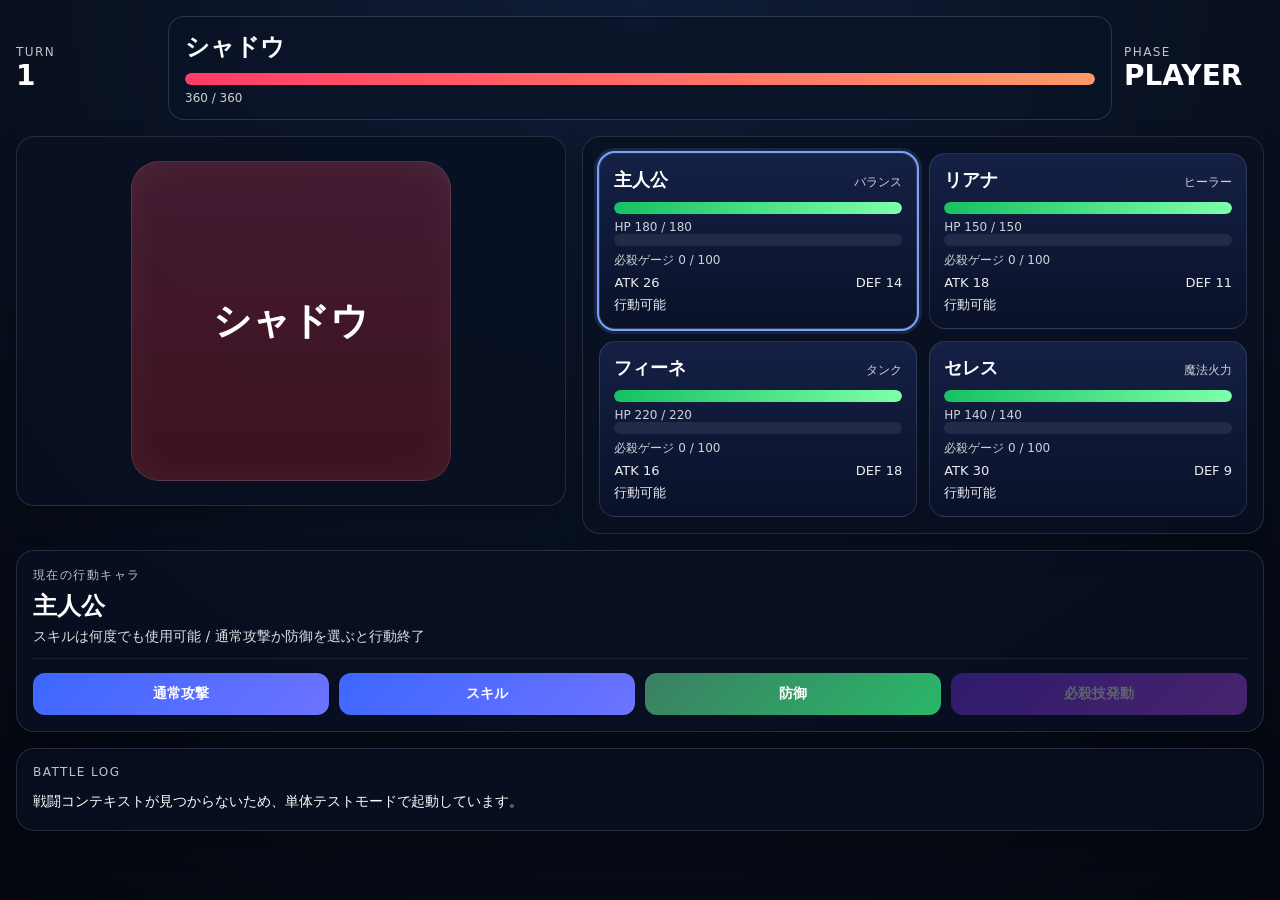
==== battle.html @ d790e8a0 "Add files via upload" ====
<!DOCTYPE html>
<html lang="ja">
<head>
  <meta charset="UTF-8">
  <meta name="viewport" content="width=device-width, initial-scale=1.0">
  <title>スターシグナル | バトル</title>
  <link rel="stylesheet" href="battle.css">
</head>
<body>
  <div id="battle-screen">
    <div id="battle-bg"></div>

    <header class="battle-topbar">
      <div>
        <div class="small-label">TURN</div>
        <div id="turn-indicator" class="big-value">1</div>
      </div>
      <div class="enemy-summary">
        <div id="enemy-name" class="enemy-name">敵</div>
        <div class="hp-bar enemy-hp"><span id="enemy-hp-fill"></span></div>
        <div id="enemy-hp-text" class="hp-text"></div>
      </div>
      <div>
        <div class="small-label">PHASE</div>
        <div id="phase-indicator" class="big-value">PLAYER</div>
      </div>
    </header>

    <section class="battle-main">
      <div id="enemy-panel" class="enemy-panel"></div>
      <div id="party-panel" class="party-panel"></div>
    </section>

    <section class="command-panel">
      <div class="current-actor-box">
        <div class="small-label">現在の行動キャラ</div>
        <div id="current-actor-name" class="current-actor-name">-</div>
        <div id="current-actor-state" class="current-actor-state">スキルは何度でも使用可能 / 攻撃または防御で行動終了</div>
      </div>

      <div class="command-buttons">
        <button id="btn-attack">通常攻撃</button>
        <button id="btn-skill">スキル</button>
        <button id="btn-defense" class="secondary">防御</button>
        <button id="btn-special" class="accent">必殺技発動</button>
      </div>

      <div id="skill-panel" class="skill-panel"></div>
    </section>

    <section class="log-panel">
      <div class="small-label">BATTLE LOG</div>
      <div id="battle-log" class="battle-log"></div>
    </section>
  </div>

  <div id="result-overlay" class="result-overlay hidden">
    <div class="result-card">
      <div id="result-title" class="result-title">VICTORY</div>
      <div id="result-text" class="result-text"></div>
      <div class="result-buttons">
        <button id="btn-return-story">ストーリーへ戻る</button>
        <button id="btn-retry" class="secondary">もう一度挑戦</button>
      </div>
    </div>
  </div>

  <script src="battle.js"></script>
</body>
</html>
---- battle.css ----
* { box-sizing: border-box; }
body {
  margin: 0;
  font-family: system-ui, -apple-system, BlinkMacSystemFont, "Segoe UI", sans-serif;
  background: #07111f;
  color: #ffffff;
}

#battle-screen {
  position: relative;
  min-height: 100vh;
  padding: 16px;
  overflow: hidden;
}

#battle-bg {
  position: absolute;
  inset: 0;
  background: radial-gradient(circle at top, rgba(50,80,160,0.42), rgba(5,10,22,0.95)), url('assets/images/backgrounds/battle_plain.jpg') center/cover;
  filter: brightness(0.55);
}

.battle-topbar,
.battle-main,
.command-panel,
.log-panel {
  position: relative;
  z-index: 2;
}

.battle-topbar {
  display: grid;
  grid-template-columns: 140px 1fr 140px;
  gap: 12px;
  align-items: center;
  margin-bottom: 16px;
}

.small-label {
  font-size: 12px;
  letter-spacing: 0.12em;
  opacity: 0.75;
}

.big-value {
  font-size: 28px;
  font-weight: 800;
}

.enemy-summary {
  background: rgba(10, 20, 40, 0.72);
  border: 1px solid rgba(255,255,255,0.14);
  border-radius: 16px;
  padding: 14px 16px;
}

.enemy-name {
  font-size: 24px;
  font-weight: 800;
  margin-bottom: 10px;
}

.battle-main {
  display: grid;
  grid-template-columns: 1.05fr 1.3fr;
  gap: 16px;
  align-items: start;
}

.enemy-panel,
.party-panel,
.command-panel,
.log-panel {
  background: rgba(8, 16, 34, 0.78);
  border: 1px solid rgba(255,255,255,0.12);
  border-radius: 18px;
  box-shadow: 0 12px 28px rgba(0,0,0,0.25);
}

.enemy-panel {
  min-height: 280px;
  display: flex;
  align-items: center;
  justify-content: center;
  text-align: center;
  padding: 24px;
}

.enemy-avatar {
  width: min(28vw, 320px);
  aspect-ratio: 1 / 1;
  border-radius: 28px;
  background: linear-gradient(180deg, rgba(220,58,90,0.28), rgba(90,20,30,0.65));
  display: flex;
  align-items: center;
  justify-content: center;
  font-size: clamp(24px, 3vw, 40px);
  font-weight: 900;
  border: 1px solid rgba(255,255,255,0.12);
  box-shadow: inset 0 0 40px rgba(255,255,255,0.05);
}

.party-panel {
  padding: 16px;
  display: grid;
  grid-template-columns: repeat(2, minmax(0, 1fr));
  gap: 12px;
}

.actor-card {
  border-radius: 16px;
  padding: 14px;
  background: linear-gradient(180deg, rgba(24,35,75,0.88), rgba(10,18,41,0.92));
  border: 1px solid rgba(255,255,255,0.12);
}

.actor-card.active {
  outline: 2px solid #79a2ff;
  box-shadow: 0 0 0 5px rgba(121,162,255,0.14);
}

.actor-card.guard {
  outline: 2px solid #20c673;
}

.actor-header {
  display: flex;
  justify-content: space-between;
  align-items: baseline;
  gap: 8px;
  margin-bottom: 10px;
}

.actor-name {
  font-size: 18px;
  font-weight: 800;
}

.actor-role {
  font-size: 12px;
  opacity: 0.8;
}

.stat-line {
  display: flex;
  justify-content: space-between;
  gap: 8px;
  margin-top: 6px;
  font-size: 13px;
  opacity: 0.92;
}

.hp-bar,
.gauge-bar {
  width: 100%;
  height: 12px;
  border-radius: 999px;
  background: rgba(255,255,255,0.08);
  overflow: hidden;
}

.hp-bar span,
.gauge-bar span {
  display: block;
  height: 100%;
  border-radius: inherit;
}

.hp-bar span { background: linear-gradient(90deg, #16c162, #7effaa); }
.enemy-hp span { background: linear-gradient(90deg, #ff3c66, #ff9a66); }
.gauge-bar span { background: linear-gradient(90deg, #4d7fff, #9dc0ff); }
.hp-text,
.gauge-text { margin-top: 6px; font-size: 12px; opacity: 0.8; }

.command-panel {
  margin-top: 16px;
  padding: 16px;
}

.current-actor-box {
  padding-bottom: 12px;
  border-bottom: 1px solid rgba(255,255,255,0.08);
  margin-bottom: 14px;
}

.current-actor-name { font-size: 24px; font-weight: 800; margin: 6px 0; }
.current-actor-state { font-size: 14px; opacity: 0.86; }

.command-buttons {
  display: grid;
  grid-template-columns: repeat(4, minmax(0, 1fr));
  gap: 10px;
}

button {
  border: none;
  border-radius: 12px;
  padding: 12px 14px;
  font-size: 14px;
  font-weight: 800;
  cursor: pointer;
  color: #fff;
  transition: transform 0.14s ease, box-shadow 0.14s ease, opacity 0.14s ease;
  background: linear-gradient(135deg, #3d67ff, #6d73ff);
}
button:hover { transform: translateY(-1px); box-shadow: 0 8px 18px rgba(61,103,255,0.28); }
button:disabled { opacity: 0.35; cursor: default; transform: none; box-shadow: none; }
button.secondary { background: linear-gradient(135deg, #3b7f62, #2ab769); }
button.accent { background: linear-gradient(135deg, #7a34ff, #c04cff); }
.skill-btn { width: 100%; text-align: left; margin-top: 10px; }
.skill-meta { display:block; font-size: 12px; opacity: 0.8; margin-top: 4px; }
.skill-panel { margin-top: 14px; display: none; }
.skill-panel.open { display: block; }

.log-panel {
  margin-top: 16px;
  padding: 16px;
}

.battle-log {
  margin-top: 10px;
  max-height: 180px;
  overflow: auto;
  font-size: 14px;
  line-height: 1.8;
  white-space: pre-wrap;
}

.result-overlay {
  position: fixed;
  inset: 0;
  background: rgba(0,0,0,0.6);
  display: flex;
  align-items: center;
  justify-content: center;
  z-index: 10;
}

.result-overlay.hidden { display: none; }

.result-card {
  width: min(92vw, 520px);
  padding: 28px;
  border-radius: 24px;
  background: linear-gradient(180deg, #0d1836, #081022);
  border: 1px solid rgba(255,255,255,0.14);
  text-align: center;
  box-shadow: 0 24px 50px rgba(0,0,0,0.3);
}

.result-title { font-size: 36px; font-weight: 900; margin-bottom: 10px; }
.result-text { font-size: 15px; line-height: 1.8; opacity: 0.9; }
.result-buttons { display: flex; gap: 12px; justify-content: center; margin-top: 20px; }

@media (max-width: 900px) {
  .battle-topbar { grid-template-columns: 1fr; }
  .battle-main { grid-template-columns: 1fr; }
  .party-panel { grid-template-columns: 1fr; }
  .command-buttons { grid-template-columns: repeat(2, minmax(0, 1fr)); }
  .enemy-avatar { width: min(70vw, 280px); }
}
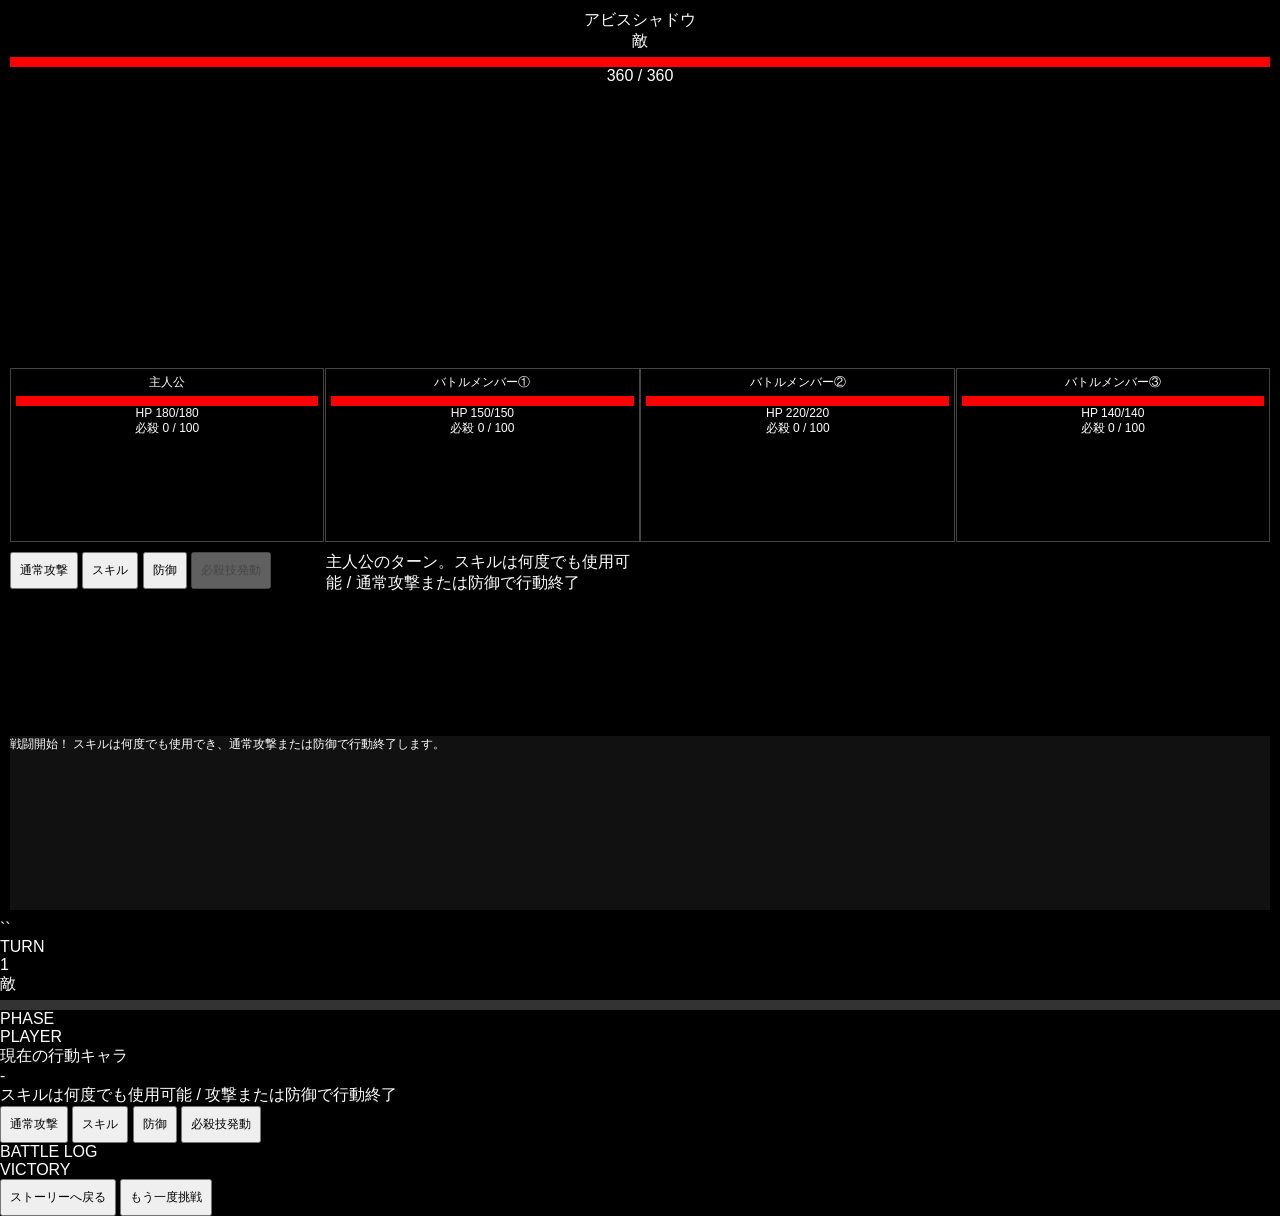
==== commit a46d445b: "Update battle.html" ====
--- a/battle.html
+++ b/battle.html
@@ -8,7 +8,17 @@
 </head>
 <body>
   <div id="battle-screen">
-    <div id="battle-bg"></div>
+
+  <div id="enemy-area"></div>
+
+  <div id="party-area"></div>
+
+  <div id="command-area"></div>
+
+  <div id="log"></div>
+
+</div>
+``</div>
 
     <header class="battle-topbar">
       <div>
--- a/battle.css
+++ b/battle.css
@@ -1,261 +1,76 @@
-* { box-sizing: border-box; }
 body {
   margin: 0;
-  font-family: system-ui, -apple-system, BlinkMacSystemFont, "Segoe UI", sans-serif;
-  background: #07111f;
-  color: #ffffff;
+  background: #000;
+  color: #fff;
+  font-family: sans-serif;
+  height: 100vh;
+  overflow: hidden; /* ✅ スクロール禁止 */
 }
 
 #battle-screen {
-  position: relative;
-  min-height: 100vh;
-  padding: 16px;
-  overflow: hidden;
-}
-
-#battle-bg {
-  position: absolute;
-  inset: 0;
-  background: radial-gradient(circle at top, rgba(50,80,160,0.42), rgba(5,10,22,0.95)), url('assets/images/backgrounds/battle_plain.jpg') center/cover;
-  filter: brightness(0.55);
-}
-
-.battle-topbar,
-.battle-main,
-.command-panel,
-.log-panel {
-  position: relative;
-  z-index: 2;
-}
-
-.battle-topbar {
   display: grid;
-  grid-template-columns: 140px 1fr 140px;
-  gap: 12px;
-  align-items: center;
-  margin-bottom: 16px;
-}
-
-.small-label {
-  font-size: 12px;
-  letter-spacing: 0.12em;
-  opacity: 0.75;
-}
-
-.big-value {
-  font-size: 28px;
-  font-weight: 800;
-}
-
-.enemy-summary {
-  background: rgba(10, 20, 40, 0.72);
-  border: 1px solid rgba(255,255,255,0.14);
-  border-radius: 16px;
-  padding: 14px 16px;
-}
-
-.enemy-name {
-  font-size: 24px;
-  font-weight: 800;
-  margin-bottom: 10px;
-}
-
-.battle-main {
-  display: grid;
-  grid-template-columns: 1.05fr 1.3fr;
-  gap: 16px;
-  align-items: start;
-}
-
-.enemy-panel,
-.party-panel,
-.command-panel,
-.log-panel {
-  background: rgba(8, 16, 34, 0.78);
-  border: 1px solid rgba(255,255,255,0.12);
-  border-radius: 18px;
-  box-shadow: 0 12px 28px rgba(0,0,0,0.25);
-}
-
-.enemy-panel {
-  min-height: 280px;
-  display: flex;
-  align-items: center;
-  justify-content: center;
-  text-align: center;
-  padding: 24px;
-}
-
-.enemy-avatar {
-  width: min(28vw, 320px);
-  aspect-ratio: 1 / 1;
-  border-radius: 28px;
-  background: linear-gradient(180deg, rgba(220,58,90,0.28), rgba(90,20,30,0.65));
-  display: flex;
-  align-items: center;
-  justify-content: center;
-  font-size: clamp(24px, 3vw, 40px);
-  font-weight: 900;
-  border: 1px solid rgba(255,255,255,0.12);
-  box-shadow: inset 0 0 40px rgba(255,255,255,0.05);
-}
-
-.party-panel {
-  padding: 16px;
-  display: grid;
-  grid-template-columns: repeat(2, minmax(0, 1fr));
-  gap: 12px;
-}
-
-.actor-card {
-  border-radius: 16px;
-  padding: 14px;
-  background: linear-gradient(180deg, rgba(24,35,75,0.88), rgba(10,18,41,0.92));
-  border: 1px solid rgba(255,255,255,0.12);
-}
-
-.actor-card.active {
-  outline: 2px solid #79a2ff;
-  box-shadow: 0 0 0 5px rgba(121,162,255,0.14);
-}
-
-.actor-card.guard {
-  outline: 2px solid #20c673;
-}
-
-.actor-header {
-  display: flex;
-  justify-content: space-between;
-  align-items: baseline;
-  gap: 8px;
-  margin-bottom: 10px;
-}
-
-.actor-name {
-  font-size: 18px;
-  font-weight: 800;
-}
-
-.actor-role {
-  font-size: 12px;
-  opacity: 0.8;
-}
-
-.stat-line {
-  display: flex;
-  justify-content: space-between;
-  gap: 8px;
-  margin-top: 6px;
-  font-size: 13px;
-  opacity: 0.92;
-}
-
-.hp-bar,
-.gauge-bar {
-  width: 100%;
-  height: 12px;
-  border-radius: 999px;
-  background: rgba(255,255,255,0.08);
-  overflow: hidden;
-}
-
-.hp-bar span,
-.gauge-bar span {
-  display: block;
-  height: 100%;
-  border-radius: inherit;
-}
-
-.hp-bar span { background: linear-gradient(90deg, #16c162, #7effaa); }
-.enemy-hp span { background: linear-gradient(90deg, #ff3c66, #ff9a66); }
-.gauge-bar span { background: linear-gradient(90deg, #4d7fff, #9dc0ff); }
-.hp-text,
-.gauge-text { margin-top: 6px; font-size: 12px; opacity: 0.8; }
-
-.command-panel {
-  margin-top: 16px;
-  padding: 16px;
-}
-
-.current-actor-box {
-  padding-bottom: 12px;
-  border-bottom: 1px solid rgba(255,255,255,0.08);
-  margin-bottom: 14px;
-}
-
-.current-actor-name { font-size: 24px; font-weight: 800; margin: 6px 0; }
-.current-actor-state { font-size: 14px; opacity: 0.86; }
-
-.command-buttons {
-  display: grid;
-  grid-template-columns: repeat(4, minmax(0, 1fr));
+  grid-template-rows: 2fr 1fr 1fr 1fr;
+  height: 100vh;
+  padding: 10px;
   gap: 10px;
 }
 
-button {
-  border: none;
-  border-radius: 12px;
-  padding: 12px 14px;
-  font-size: 14px;
-  font-weight: 800;
-  cursor: pointer;
-  color: #fff;
-  transition: transform 0.14s ease, box-shadow 0.14s ease, opacity 0.14s ease;
-  background: linear-gradient(135deg, #3d67ff, #6d73ff);
-}
-button:hover { transform: translateY(-1px); box-shadow: 0 8px 18px rgba(61,103,255,0.28); }
-button:disabled { opacity: 0.35; cursor: default; transform: none; box-shadow: none; }
-button.secondary { background: linear-gradient(135deg, #3b7f62, #2ab769); }
-button.accent { background: linear-gradient(135deg, #7a34ff, #c04cff); }
-.skill-btn { width: 100%; text-align: left; margin-top: 10px; }
-.skill-meta { display:block; font-size: 12px; opacity: 0.8; margin-top: 4px; }
-.skill-panel { margin-top: 14px; display: none; }
-.skill-panel.open { display: block; }
-
-.log-panel {
-  margin-top: 16px;
-  padding: 16px;
+/* ===== 敵 ===== */
+#enemy-area {
+  text-align: center;
 }
 
-.battle-log {
-  margin-top: 10px;
-  max-height: 180px;
-  overflow: auto;
-  font-size: 14px;
-  line-height: 1.8;
-  white-space: pre-wrap;
+.enemy {
+  font-size: 24px;
+  font-weight: bold;
 }
 
-.result-overlay {
-  position: fixed;
-  inset: 0;
-  background: rgba(0,0,0,0.6);
-  display: flex;
-  align-items: center;
-  justify-content: center;
-  z-index: 10;
+.hp-bar {
+  height: 10px;
+  background: #333;
+  margin-top: 5px;
 }
 
-.result-overlay.hidden { display: none; }
-
-.result-card {
-  width: min(92vw, 520px);
-  padding: 28px;
-  border-radius: 24px;
-  background: linear-gradient(180deg, #0d1836, #081022);
-  border: 1px solid rgba(255,255,255,0.14);
-  text-align: center;
-  box-shadow: 0 24px 50px rgba(0,0,0,0.3);
+.hp-fill {
+  height: 100%;
+  background: red;
 }
 
-.result-title { font-size: 36px; font-weight: 900; margin-bottom: 10px; }
-.result-text { font-size: 15px; line-height: 1.8; opacity: 0.9; }
-.result-buttons { display: flex; gap: 12px; justify-content: center; margin-top: 20px; }
+/* ===== 味方 ===== */
+#party-area {
+  display: flex;
+  justify-content: space-between;
+}
 
-@media (max-width: 900px) {
-  .battle-topbar { grid-template-columns: 1fr; }
-  .battle-main { grid-template-columns: 1fr; }
-  .party-panel { grid-template-columns: 1fr; }
-  .command-buttons { grid-template-columns: repeat(2, minmax(0, 1fr)); }
-  .enemy-avatar { width: min(70vw, 280px); }
+.character {
+  width: 24%;
+  padding: 5px;
+  border: 1px solid #444;
+  font-size: 12px; /* ✅ 小型化 */
+  text-align: center;
 }
+
+.gauge {
+  height: 6px;
+  background: blue;
+}
+
+/* ===== コマンド ===== */
+#command-area {
+  display: grid;
+  grid-template-columns: repeat(4, 1fr);
+  gap: 5px;
+}
+
+button {
+  padding: 8px;
+  font-size: 12px;
+}
+
+/* ===== ログ ===== */
+#log {
+  background: #111;
+  font-size: 12px;
+  overflow-y: auto;
+  height: 100%;
+}
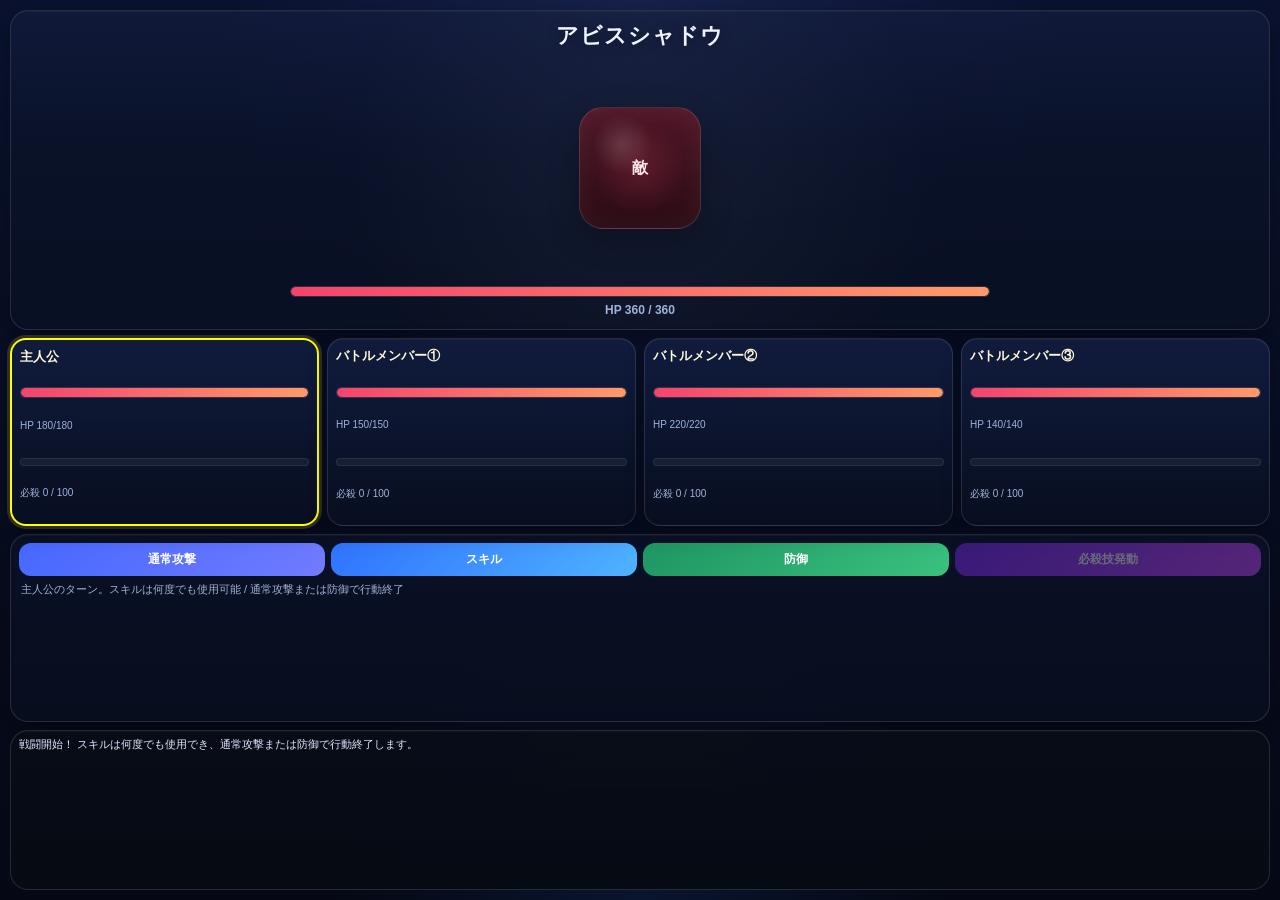
==== commit bb20572e: "Add files via upload" ====
--- a/battle.html
+++ b/battle.html
@@ -2,77 +2,16 @@
 <html lang="ja">
 <head>
   <meta charset="UTF-8">
-  <meta name="viewport" content="width=device-width, initial-scale=1.0">
+  <meta name="viewport" content="width=device-width, initial-scale=1.0, maximum-scale=1.0, user-scalable=no, viewport-fit=cover">
   <title>スターシグナル | バトル</title>
   <link rel="stylesheet" href="battle.css">
 </head>
 <body>
   <div id="battle-screen">
-
-  <div id="enemy-area"></div>
-
-  <div id="party-area"></div>
-
-  <div id="command-area"></div>
-
-  <div id="log"></div>
-
-</div>
-``</div>
-
-    <header class="battle-topbar">
-      <div>
-        <div class="small-label">TURN</div>
-        <div id="turn-indicator" class="big-value">1</div>
-      </div>
-      <div class="enemy-summary">
-        <div id="enemy-name" class="enemy-name">敵</div>
-        <div class="hp-bar enemy-hp"><span id="enemy-hp-fill"></span></div>
-        <div id="enemy-hp-text" class="hp-text"></div>
-      </div>
-      <div>
-        <div class="small-label">PHASE</div>
-        <div id="phase-indicator" class="big-value">PLAYER</div>
-      </div>
-    </header>
-
-    <section class="battle-main">
-      <div id="enemy-panel" class="enemy-panel"></div>
-      <div id="party-panel" class="party-panel"></div>
-    </section>
-
-    <section class="command-panel">
-      <div class="current-actor-box">
-        <div class="small-label">現在の行動キャラ</div>
-        <div id="current-actor-name" class="current-actor-name">-</div>
-        <div id="current-actor-state" class="current-actor-state">スキルは何度でも使用可能 / 攻撃または防御で行動終了</div>
-      </div>
-
-      <div class="command-buttons">
-        <button id="btn-attack">通常攻撃</button>
-        <button id="btn-skill">スキル</button>
-        <button id="btn-defense" class="secondary">防御</button>
-        <button id="btn-special" class="accent">必殺技発動</button>
-      </div>
-
-      <div id="skill-panel" class="skill-panel"></div>
-    </section>
-
-    <section class="log-panel">
-      <div class="small-label">BATTLE LOG</div>
-      <div id="battle-log" class="battle-log"></div>
-    </section>
-  </div>
-
-  <div id="result-overlay" class="result-overlay hidden">
-    <div class="result-card">
-      <div id="result-title" class="result-title">VICTORY</div>
-      <div id="result-text" class="result-text"></div>
-      <div class="result-buttons">
-        <button id="btn-return-story">ストーリーへ戻る</button>
-        <button id="btn-retry" class="secondary">もう一度挑戦</button>
-      </div>
-    </div>
+    <div id="enemy-area"></div>
+    <div id="party-area"></div>
+    <div id="command-area"></div>
+    <div id="log"></div>
   </div>
 
   <script src="battle.js"></script>
--- a/battle.css
+++ b/battle.css
@@ -1,76 +1,394 @@
+/* ======================================
+   Star Signal - battle.css グラフィカルUI版
+   ====================================== */
+
+:root {
+  --bg-1: #050814;
+  --bg-2: #0a1230;
+  --panel: rgba(8, 16, 34, 0.82);
+  --panel-2: rgba(14, 24, 52, 0.92);
+  --line: rgba(255,255,255,0.12);
+  --text: #eef4ff;
+  --muted: #9eb2d8;
+  --gold: #ffd54f;
+  --hp-1: #f5436c;
+  --hp-2: #ff9a68;
+  --gauge-1: #4f83ff;
+  --gauge-2: #9fc7ff;
+  --btn-1: #486aff;
+  --btn-2: #7a7cff;
+  --btn-3: #2eb778;
+  --btn-4: #cf49ff;
+}
+
+* {
+  box-sizing: border-box;
+  -webkit-tap-highlight-color: transparent;
+}
+
+html, body {
+  margin: 0;
+  height: 100%;
+  overflow: hidden;
+  background:
+    radial-gradient(circle at top, rgba(80,105,210,0.18), transparent 38%),
+    radial-gradient(circle at bottom, rgba(31,86,180,0.16), transparent 28%),
+    linear-gradient(180deg, var(--bg-2), var(--bg-1));
+  color: var(--text);
+  font-family: -apple-system, BlinkMacSystemFont, "Segoe UI", "Hiragino Sans", "Hiragino Kaku Gothic ProN", Meiryo, sans-serif;
+  overscroll-behavior: none;
+  touch-action: manipulation;
+  user-select: none;
+}
+
 body {
-  margin: 0;
-  background: #000;
-  color: #fff;
-  font-family: sans-serif;
-  height: 100vh;
-  overflow: hidden; /* ✅ スクロール禁止 */
+  position: fixed;
+  inset: 0;
 }
 
 #battle-screen {
-  display: grid;
-  grid-template-rows: 2fr 1fr 1fr 1fr;
-  height: 100vh;
+  position: relative;
+  display: grid;
+  grid-template-rows: minmax(150px, 1.7fr) minmax(100px, 1fr) minmax(135px, 1fr) minmax(92px, .85fr);
+  gap: 8px;
+  height: 100dvh;
+  width: 100%;
   padding: 10px;
-  gap: 10px;
-}
-
-/* ===== 敵 ===== */
+  overflow: hidden;
+}
+
+/* ===== Enemy ===== */
+#enemy-area,
+#party-area,
+#command-area,
+#log {
+  min-height: 0;
+}
+
 #enemy-area {
+  border: 1px solid var(--line);
+  border-radius: 18px;
+  background: linear-gradient(180deg, rgba(12,20,46,0.78), rgba(9,16,34,0.92));
+  box-shadow: 0 10px 26px rgba(0,0,0,0.35), inset 0 1px 0 rgba(255,255,255,0.04);
+  overflow: hidden;
+}
+
+.enemy-wrap {
+  height: 100%;
+  display: grid;
+  grid-template-rows: auto 1fr auto auto;
+  align-items: center;
+  justify-items: center;
+  padding: 10px 14px 12px;
+  background:
+    radial-gradient(circle at center, rgba(255,255,255,0.04), transparent 46%),
+    linear-gradient(180deg, rgba(70,95,190,0.08), transparent 45%);
+}
+
+.enemy-name {
+  font-size: clamp(16px, 2.4vw, 22px);
+  font-weight: 800;
+  letter-spacing: 0.04em;
+  text-shadow: 0 2px 12px rgba(0,0,0,0.38);
+}
+
+.enemy-image {
+  width: min(122px, 20vw);
+  height: min(122px, 20vw);
+  min-width: 84px;
+  min-height: 84px;
+  border-radius: 24px;
+  border: 1px solid rgba(255,255,255,0.14);
+  background:
+    radial-gradient(circle at 35% 30%, rgba(255,255,255,0.14), transparent 26%),
+    radial-gradient(circle at center, rgba(255,80,110,0.16), transparent 54%),
+    linear-gradient(180deg, rgba(88,22,38,.9), rgba(44,11,19,.95));
+  display: flex;
+  align-items: center;
+  justify-content: center;
+  font-weight: 900;
+  color: #ffe7ee;
+  box-shadow: inset 0 0 28px rgba(255,255,255,0.05), 0 10px 30px rgba(0,0,0,.28);
+}
+
+.enemy-bar,
+.hp-bar,
+.gauge-bar {
+  width: min(100%, 700px);
+  overflow: hidden;
+  border-radius: 999px;
+}
+
+.enemy-bar,
+.hp-bar {
+  height: 11px;
+  border: 1px solid rgba(255,255,255,0.08);
+  background: rgba(255,255,255,0.06);
+}
+
+.gauge-bar {
+  height: 8px;
+  border: 1px solid rgba(255,255,255,0.08);
+  background: rgba(255,255,255,0.05);
+  margin-top: 4px;
+}
+
+.hp-fill,
+.gauge-fill {
+  height: 100%;
+  border-radius: inherit;
+}
+
+.hp-fill {
+  background: linear-gradient(90deg, var(--hp-1), var(--hp-2));
+  box-shadow: 0 0 14px rgba(255,92,114,0.28);
+}
+
+.gauge-fill {
+  background: linear-gradient(90deg, var(--gauge-1), var(--gauge-2));
+  box-shadow: 0 0 14px rgba(79,131,255,0.24);
+}
+
+.enemy-hp-text {
+  margin-top: 6px;
+  color: var(--muted);
+  font-size: 12px;
+  font-weight: 600;
+}
+
+/* ===== Party ===== */
+#party-area {
+  display: grid;
+  grid-template-columns: repeat(4, minmax(0, 1fr));
+  gap: 8px;
+}
+
+.character {
+  min-width: 0;
+  padding: 8px 8px 7px;
+  border: 1px solid var(--line);
+  border-radius: 16px;
+  background: linear-gradient(180deg, rgba(18,29,64,0.9), rgba(8,15,32,0.96));
+  box-shadow: 0 8px 20px rgba(0,0,0,.24), inset 0 1px 0 rgba(255,255,255,.04);
+  display: grid;
+  grid-template-rows: auto auto auto auto;
+  gap: 4px;
+  transform: translateZ(0);
+}
+
+.character.guard {
+  box-shadow: 0 0 0 2px rgba(46,183,120,0.55), 0 8px 18px rgba(0,0,0,.24);
+}
+
+.character.down {
+  opacity: .45;
+  filter: grayscale(.35);
+}
+
+.character.active {
+  border: 2px solid yellow;
+  box-shadow: 0 0 0 3px rgba(255,230,70,.16), 0 8px 18px rgba(0,0,0,.32);
+}
+
+.char-name {
+  min-width: 0;
+  font-size: 13px;
+  font-weight: 800;
+  color: #fff9da;
+  white-space: nowrap;
+  overflow: hidden;
+  text-overflow: ellipsis;
+}
+
+.mini-text {
+  font-size: 10px;
+  color: var(--muted);
+  line-height: 1.25;
+}
+
+/* ===== Commands ===== */
+#command-area {
+  padding: 8px;
+  border: 1px solid var(--line);
+  border-radius: 18px;
+  background: linear-gradient(180deg, rgba(11,18,40,0.82), rgba(8,14,30,0.94));
+  box-shadow: 0 10px 26px rgba(0,0,0,0.28), inset 0 1px 0 rgba(255,255,255,.04);
+  overflow: hidden;
+}
+
+.battle-buttons-row {
+  display: grid;
+  grid-template-columns: repeat(4, minmax(0, 1fr));
+  gap: 6px;
+}
+
+#command-area button,
+.skill-btn,
+.result-buttons button {
+  appearance: none;
+  border: 0;
+  border-radius: 12px;
+  padding: 8px 6px;
+  font-size: 12px;
+  font-weight: 800;
+  color: white;
+  cursor: pointer;
+  transition: transform .12s ease, filter .12s ease, opacity .12s ease;
+  touch-action: manipulation;
+}
+
+#command-area button:hover,
+.skill-btn:hover,
+.result-buttons button:hover {
+  transform: translateY(-1px);
+  filter: brightness(1.06);
+}
+
+#command-area button:disabled,
+.skill-btn:disabled,
+.result-buttons button:disabled {
+  opacity: .38;
+  transform: none;
+  filter: none;
+  cursor: default;
+}
+
+#battle-attack-btn { background: linear-gradient(135deg, #4668ff, #717bff); }
+#battle-skill-btn { background: linear-gradient(135deg, #2f72ff, #4fb3ff); }
+#battle-defense-btn { background: linear-gradient(135deg, #1f9563, #3ac17f); }
+#battle-special-btn { background: linear-gradient(135deg, #842dff, #d04bff); }
+
+.battle-info-row {
+  min-height: 18px;
+  margin-top: 6px;
+  padding: 0 2px;
+  font-size: 11px;
+  color: var(--muted);
+  white-space: nowrap;
+  overflow: hidden;
+  text-overflow: ellipsis;
+}
+
+.battle-skill-panel {
+  grid-template-columns: repeat(2, minmax(0, 1fr));
+  gap: 6px;
+  margin-top: 6px;
+}
+
+.skill-btn {
+  min-width: 0;
+  text-align: left;
+  background: linear-gradient(180deg, rgba(63,84,155,.88), rgba(28,39,75,.98));
+  border: 1px solid rgba(255,255,255,.08);
+  display: grid;
+  gap: 2px;
+  align-content: center;
+}
+
+.skill-btn span,
+.skill-desc {
+  display: block;
+}
+
+.skill-desc {
+  font-size: 10px;
+  font-weight: 600;
+  color: #d9e4ff;
+  opacity: .9;
+  line-height: 1.25;
+}
+
+.battle-result-panel {
+  margin-top: 6px;
+  padding: 10px;
+  border-radius: 14px;
+  border: 1px solid rgba(255,255,255,.08);
+  background: linear-gradient(180deg, rgba(12,20,48,.95), rgba(8,14,28,.98));
+}
+
+.result-title {
+  font-size: 18px;
+  font-weight: 900;
+  letter-spacing: .08em;
   text-align: center;
 }
 
-.enemy {
-  font-size: 24px;
-  font-weight: bold;
-}
-
-.hp-bar {
-  height: 10px;
-  background: #333;
-  margin-top: 5px;
-}
-
-.hp-fill {
-  height: 100%;
-  background: red;
-}
-
-/* ===== 味方 ===== */
-#party-area {
-  display: flex;
-  justify-content: space-between;
-}
-
-.character {
-  width: 24%;
-  padding: 5px;
-  border: 1px solid #444;
-  font-size: 12px; /* ✅ 小型化 */
+.result-text {
+  margin-top: 4px;
+  font-size: 12px;
+  color: var(--muted);
   text-align: center;
 }
 
-.gauge {
-  height: 6px;
-  background: blue;
-}
-
-/* ===== コマンド ===== */
-#command-area {
-  display: grid;
-  grid-template-columns: repeat(4, 1fr);
-  gap: 5px;
-}
-
-button {
-  padding: 8px;
-  font-size: 12px;
-}
-
-/* ===== ログ ===== */
+.result-buttons {
+  display: grid;
+  grid-template-columns: repeat(2, minmax(0,1fr));
+  gap: 8px;
+  margin-top: 10px;
+}
+
+.result-buttons button:first-child { background: linear-gradient(135deg, #3e6dff, #7a7cff); }
+.result-buttons button:last-child { background: linear-gradient(135deg, #4e5468, #858ca3); }
+
+/* ===== Log ===== */
 #log {
-  background: #111;
-  font-size: 12px;
+  padding: 6px 8px;
+  border: 1px solid var(--line);
+  border-radius: 18px;
+  background: linear-gradient(180deg, rgba(9,13,24,0.92), rgba(6,10,18,0.98));
+  box-shadow: inset 0 1px 0 rgba(255,255,255,.03);
   overflow-y: auto;
-  height: 100%;
-}
+  font-size: 11px;
+  line-height: 1.45;
+  color: #dfe9ff;
+}
+
+#log::-webkit-scrollbar { width: 8px; }
+#log::-webkit-scrollbar-thumb {
+  background: rgba(255,255,255,0.18);
+  border-radius: 999px;
+}
+
+/* ===== Mobile tuning ===== */
+@media (max-width: 768px) {
+  #battle-screen {
+    grid-template-rows: minmax(138px, 1.6fr) minmax(104px, 1fr) minmax(148px, 1.05fr) minmax(88px, .75fr);
+    gap: 6px;
+    padding: 8px;
+  }
+
+  .enemy-name { font-size: 16px; }
+  .enemy-image {
+    width: 92px;
+    height: 92px;
+    border-radius: 20px;
+  }
+
+  #party-area { gap: 6px; }
+  .character {
+    padding: 7px 6px 6px;
+    border-radius: 14px;
+  }
+  .char-name { font-size: 12px; }
+  .mini-text { font-size: 9px; }
+
+  .battle-buttons-row {
+    grid-template-columns: repeat(2, minmax(0, 1fr));
+  }
+
+  #command-area button,
+  .skill-btn,
+  .result-buttons button {
+    min-height: 38px;
+    font-size: 11px;
+    padding: 7px 6px;
+  }
+
+  .battle-skill-panel {
+    grid-template-columns: 1fr;
+  }
+
+  .battle-info-row {
+    font-size: 10px;
+  }
+}
